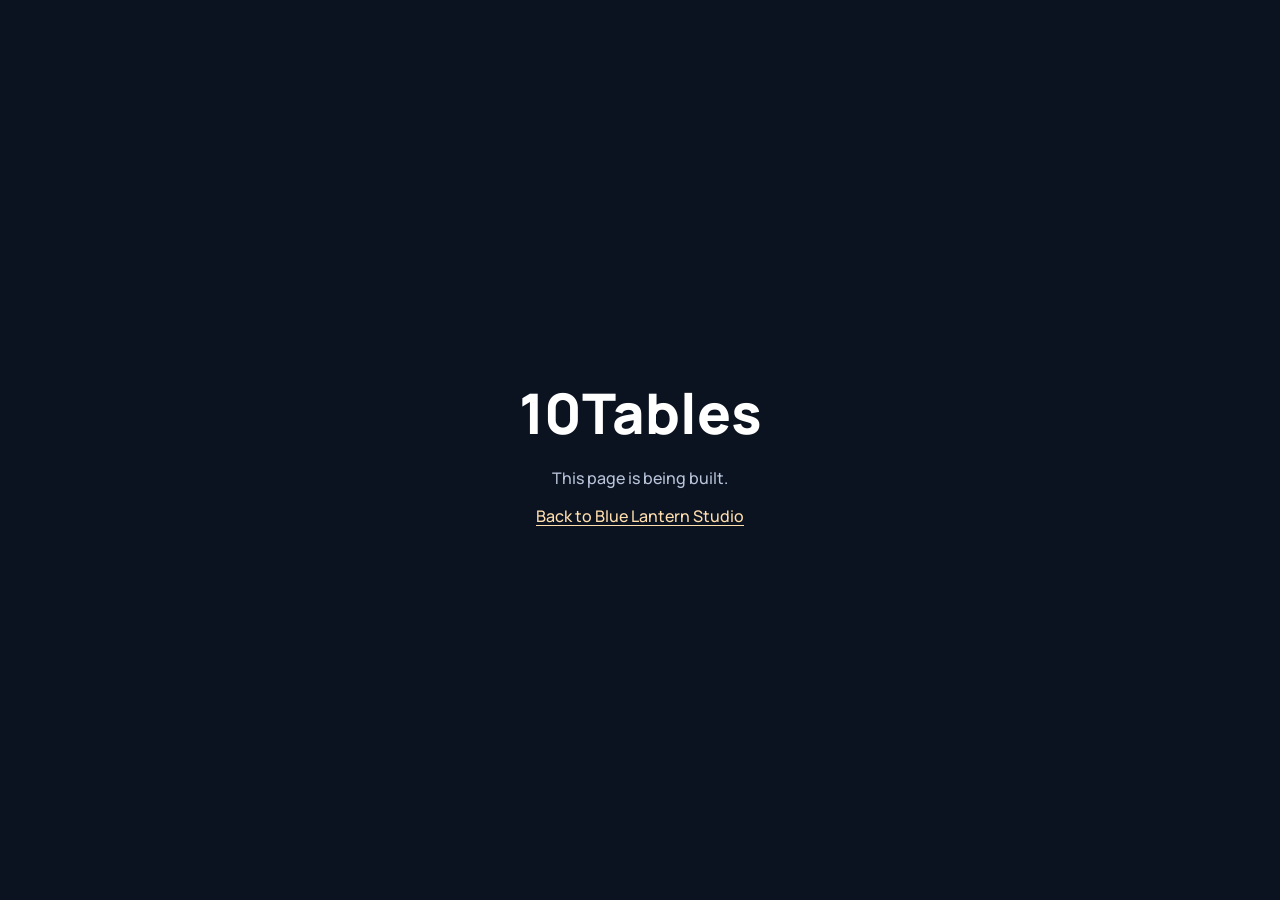
==== 10tables.html @ 9fd77d02 "feat: new Blue Lantern Studio landing page, Auto-Mobile page and 10Tables placeholder index.html is " ====
<!doctype html>
<html lang="en">
<head>
  <meta charset="utf-8">
  <meta name="viewport" content="width=device-width, initial-scale=1">
  <title>10Tables | Blue Lantern Studio</title>
  <meta name="theme-color" content="#0b1220">
  <style>
    @font-face { font-family: "Manrope"; font-weight: 800; font-display: swap; src: url("fonts/Manrope-ExtraBold.ttf") format("truetype"); }
    @font-face { font-family: "Manrope"; font-weight: 500; font-display: swap; src: url("fonts/Manrope-Medium.ttf") format("truetype"); }
    * { box-sizing: border-box; }
    html, body { margin: 0; min-height: 100%; background: #0b1220; }
    body {
      min-height: 100vh;
      display: flex;
      flex-direction: column;
      align-items: center;
      justify-content: center;
      gap: 16px;
      padding: 24px 16px;
      text-align: center;
      color: #fff;
      font-family: "Manrope", system-ui, -apple-system, "Segoe UI", Roboto, Arial, sans-serif;
    }
    h1 { margin: 0; font-weight: 800; font-size: clamp(2rem, 7vw, 3.5rem); }
    p { margin: 0; color: #b8c4d9; font-weight: 500; }
    a, a:visited { color: #FFDEAD; text-underline-offset: 0.2em; }
    a:hover, a:focus-visible { color: #fff; }
  </style>
</head>
<body>
  <h1>10Tables</h1>
  <p>This page is being built.</p>
  <a href="index.html">Back to Blue Lantern Studio</a>
</body>
</html>
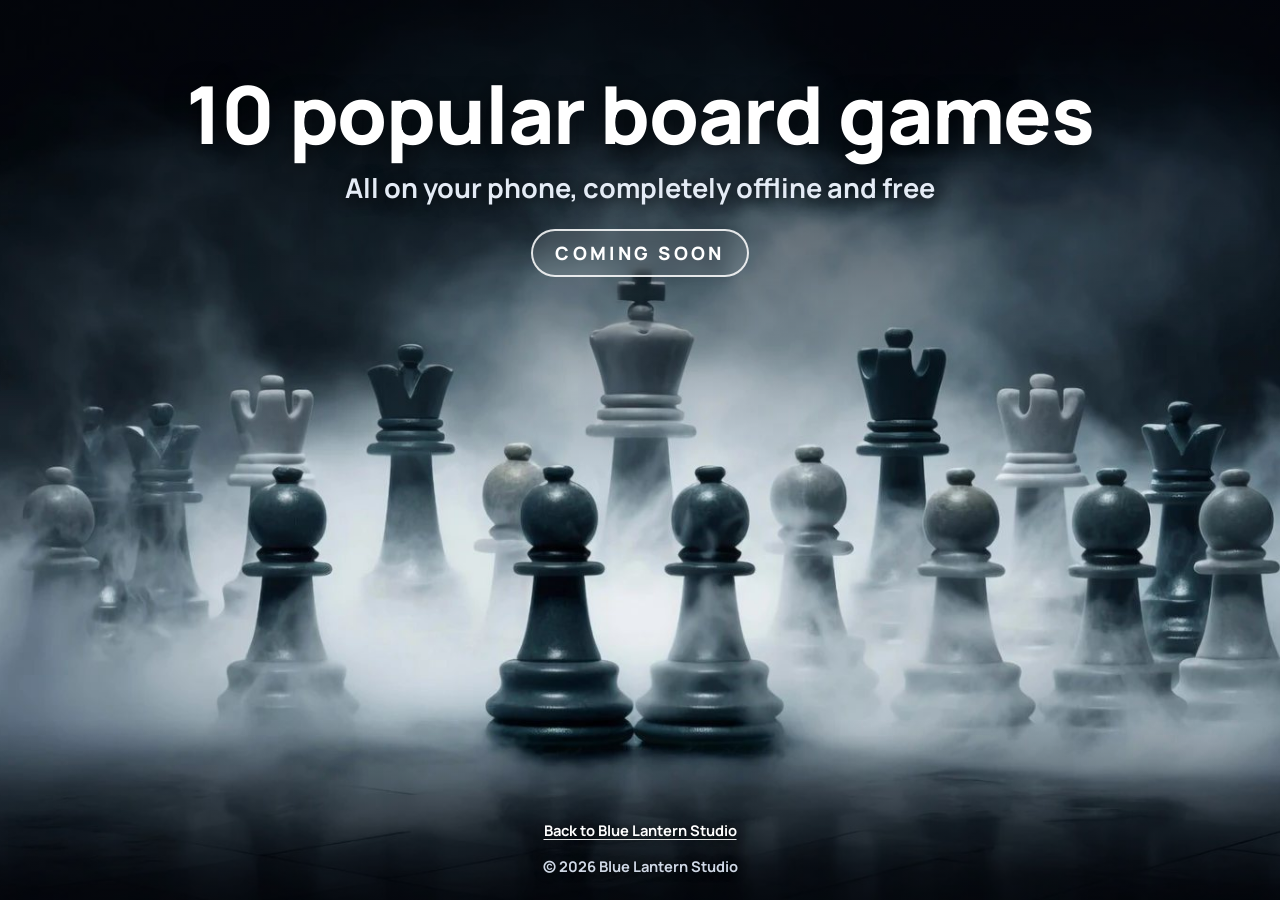
==== commit c561df8d: "feat: 10Tables page - chess scene, 10 popular board games, coming soon Co-Authored-By: Claude Sonnet" ====
--- a/10tables.html
+++ b/10tables.html
@@ -4,33 +4,140 @@
   <meta charset="utf-8">
   <meta name="viewport" content="width=device-width, initial-scale=1">
   <title>10Tables | Blue Lantern Studio</title>
-  <meta name="theme-color" content="#0b1220">
+  <meta name="description" content="10 popular board games, all on your phone, completely offline and free. Coming soon.">
+  <meta name="theme-color" content="#05080f">
+  <meta property="og:type" content="website">
+  <meta property="og:site_name" content="Blue Lantern Studio">
+  <meta property="og:title" content="10Tables">
+  <meta property="og:description" content="10 popular board games, all on your phone, completely offline and free. Coming soon.">
+  <meta property="og:image" content="https://bluelanternstudio.com/img/10tables-bg.jpg">
+  <meta name="twitter:card" content="summary_large_image">
   <style>
+    @font-face { font-family: "Manrope"; font-weight: 700; font-display: swap; src: url("fonts/Manrope-Bold.ttf") format("truetype"); }
     @font-face { font-family: "Manrope"; font-weight: 800; font-display: swap; src: url("fonts/Manrope-ExtraBold.ttf") format("truetype"); }
-    @font-face { font-family: "Manrope"; font-weight: 500; font-display: swap; src: url("fonts/Manrope-Medium.ttf") format("truetype"); }
+
     * { box-sizing: border-box; }
-    html, body { margin: 0; min-height: 100%; background: #0b1220; }
+
+    html, body { margin: 0; min-height: 100%; background: #05080f; }
+
     body {
+      font-family: "Manrope", system-ui, -apple-system, "Segoe UI", Roboto, Arial, sans-serif;
+      color: #fff;
+    }
+
+    /* One full-screen scene: the chess pieces in the fog, with the words along the top. */
+    .scene {
+      position: relative;
       min-height: 100vh;
+      min-height: 100dvh;
       display: flex;
       flex-direction: column;
       align-items: center;
-      justify-content: center;
-      gap: 16px;
-      padding: 24px 16px;
+      overflow: hidden;
+      background: #05080f url("img/10tables-bg.jpg") center 62% / cover no-repeat;
+    }
+
+    /* Darkens the top so the words stay readable, and the very bottom for the footer line. */
+    .scene::before {
+      content: "";
+      position: absolute;
+      inset: 0;
+      background:
+        linear-gradient(to bottom, rgba(3, 6, 12, 0.72) 0%, rgba(3, 6, 12, 0.35) 30%, rgba(3, 6, 12, 0) 52%),
+        linear-gradient(to top, rgba(3, 6, 12, 0.7) 0%, rgba(3, 6, 12, 0) 20%);
+      pointer-events: none;
+    }
+
+    .top {
+      position: relative;
+      z-index: 1;
+      width: 100%;
+      max-width: 1100px;
+      padding: clamp(36px, 8vh, 96px) 20px 0;
       text-align: center;
-      color: #fff;
-      font-family: "Manrope", system-ui, -apple-system, "Segoe UI", Roboto, Arial, sans-serif;
     }
-    h1 { margin: 0; font-weight: 800; font-size: clamp(2rem, 7vw, 3.5rem); }
-    p { margin: 0; color: #b8c4d9; font-weight: 500; }
-    a, a:visited { color: #FFDEAD; text-underline-offset: 0.2em; }
-    a:hover, a:focus-visible { color: #fff; }
+
+    h1 {
+      margin: 0;
+      font-weight: 800;
+      font-size: clamp(2.2rem, 7vw, 5rem);
+      line-height: 1.05;
+      letter-spacing: -0.015em;
+      text-wrap: balance;
+      text-shadow: 0 2px 24px rgba(0, 0, 0, 0.6);
+    }
+
+    .lead {
+      margin: 14px auto 0;
+      max-width: 34ch;
+      font-weight: 700;
+      font-size: clamp(1.05rem, 2.6vw, 1.7rem);
+      line-height: 1.35;
+      color: #e4ebf5;
+      text-shadow: 0 2px 16px rgba(0, 0, 0, 0.7);
+      text-wrap: balance;
+    }
+
+    .soon {
+      display: inline-block;
+      margin-top: 22px;
+      padding: 9px 22px;
+      border: 2px solid rgba(255, 255, 255, 0.85);
+      border-radius: 999px;
+      background: rgba(255, 255, 255, 0.1);
+      -webkit-backdrop-filter: blur(6px);
+      backdrop-filter: blur(6px);
+      font-weight: 800;
+      font-size: clamp(0.85rem, 1.9vw, 1.15rem);
+      letter-spacing: 0.18em;
+      text-transform: uppercase;
+    }
+
+    .foot {
+      position: relative;
+      z-index: 1;
+      margin-top: auto;
+      padding: 28px 20px calc(24px + env(safe-area-inset-bottom, 0px));
+      display: flex;
+      flex-direction: column;
+      align-items: center;
+      gap: 4px;
+      font-size: 0.92rem;
+      font-weight: 700;
+      color: #cfd8e6;
+      text-shadow: 0 1px 8px rgba(0, 0, 0, 0.8);
+    }
+    .foot a, .foot a:visited { color: #fff; text-underline-offset: 0.2em; display: inline-flex; align-items: center; min-height: 44px; }
+    .foot a:hover, .foot a:focus-visible { color: #ffdead; }
+
+    @media (prefers-reduced-motion: no-preference) {
+      @keyframes rise { from { opacity: 0; translate: 0 18px; } to { opacity: 1; translate: 0 0; } }
+      h1 { animation: rise 1s cubic-bezier(0.16, 1, 0.3, 1) both; }
+      .lead { animation: rise 1s cubic-bezier(0.16, 1, 0.3, 1) 0.18s both; }
+      .soon { animation: rise 1s cubic-bezier(0.16, 1, 0.3, 1) 0.36s both; }
+    }
+
+    @media (max-width: 700px) {
+      .scene { background-position: 50% 70%; }
+      .scene::before {
+        background:
+          linear-gradient(to bottom, rgba(3, 6, 12, 0.8) 0%, rgba(3, 6, 12, 0.4) 38%, rgba(3, 6, 12, 0) 60%),
+          linear-gradient(to top, rgba(3, 6, 12, 0.7) 0%, rgba(3, 6, 12, 0) 20%);
+      }
+    }
   </style>
 </head>
 <body>
-  <h1>10Tables</h1>
-  <p>This page is being built.</p>
-  <a href="index.html">Back to Blue Lantern Studio</a>
+  <main class="scene">
+    <header class="top">
+      <h1>10 popular board games</h1>
+      <p class="lead">All on your phone, completely offline and free</p>
+      <span class="soon">Coming soon</span>
+    </header>
+    <footer class="foot">
+      <a href="index.html">Back to Blue Lantern Studio</a>
+      <span>&copy; 2026 Blue Lantern Studio</span>
+    </footer>
+  </main>
 </body>
 </html>
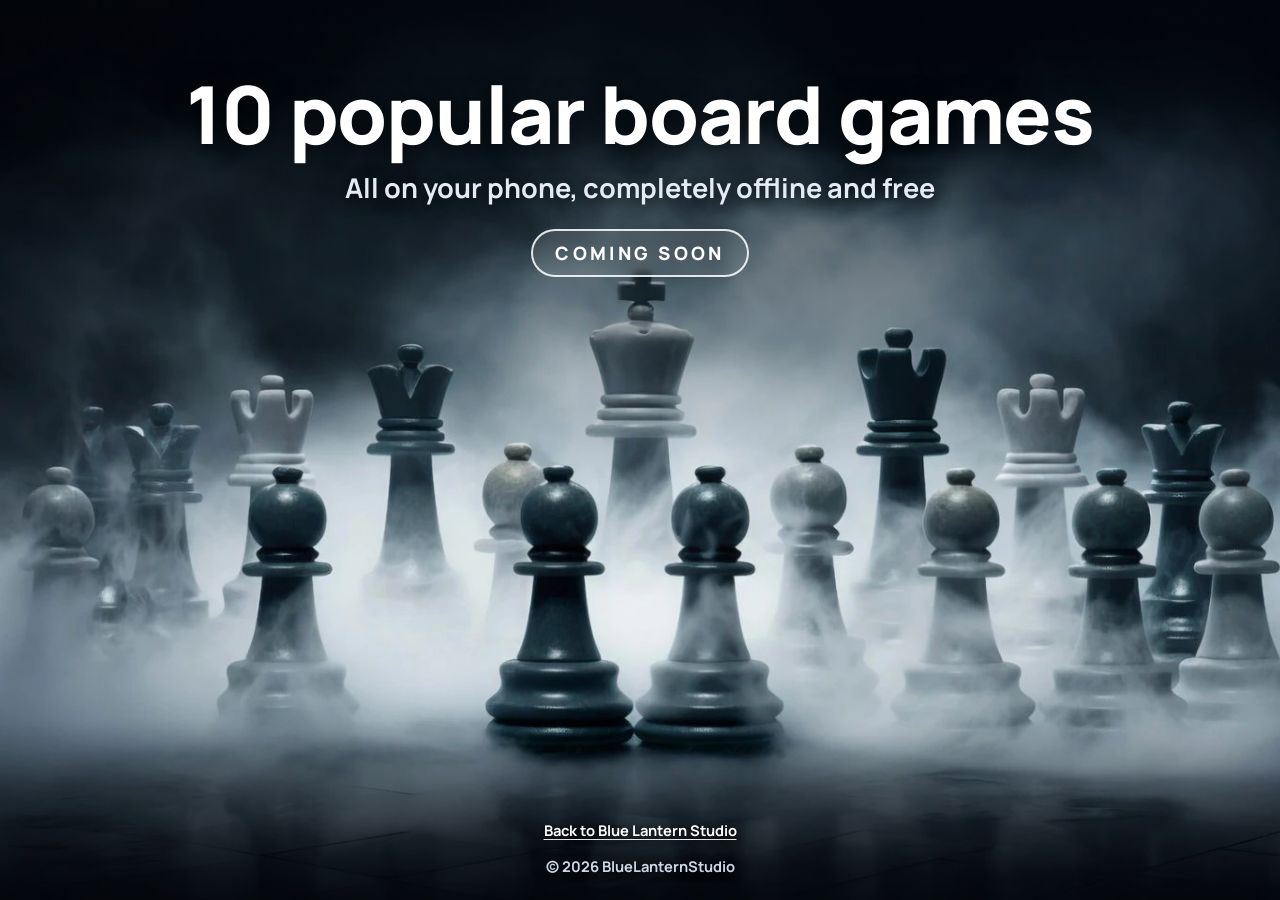
==== commit 1f952862: "Copyright line: BlueLanternStudio as one word on landing and 10Tables pages Co-Authored-By: Claude S" ====
--- a/10tables.html
+++ b/10tables.html
@@ -136,7 +136,7 @@
     </header>
     <footer class="foot">
       <a href="index.html">Back to Blue Lantern Studio</a>
-      <span>&copy; 2026 Blue Lantern Studio</span>
+      <span>&copy; 2026 BlueLanternStudio</span>
     </footer>
   </main>
 </body>
